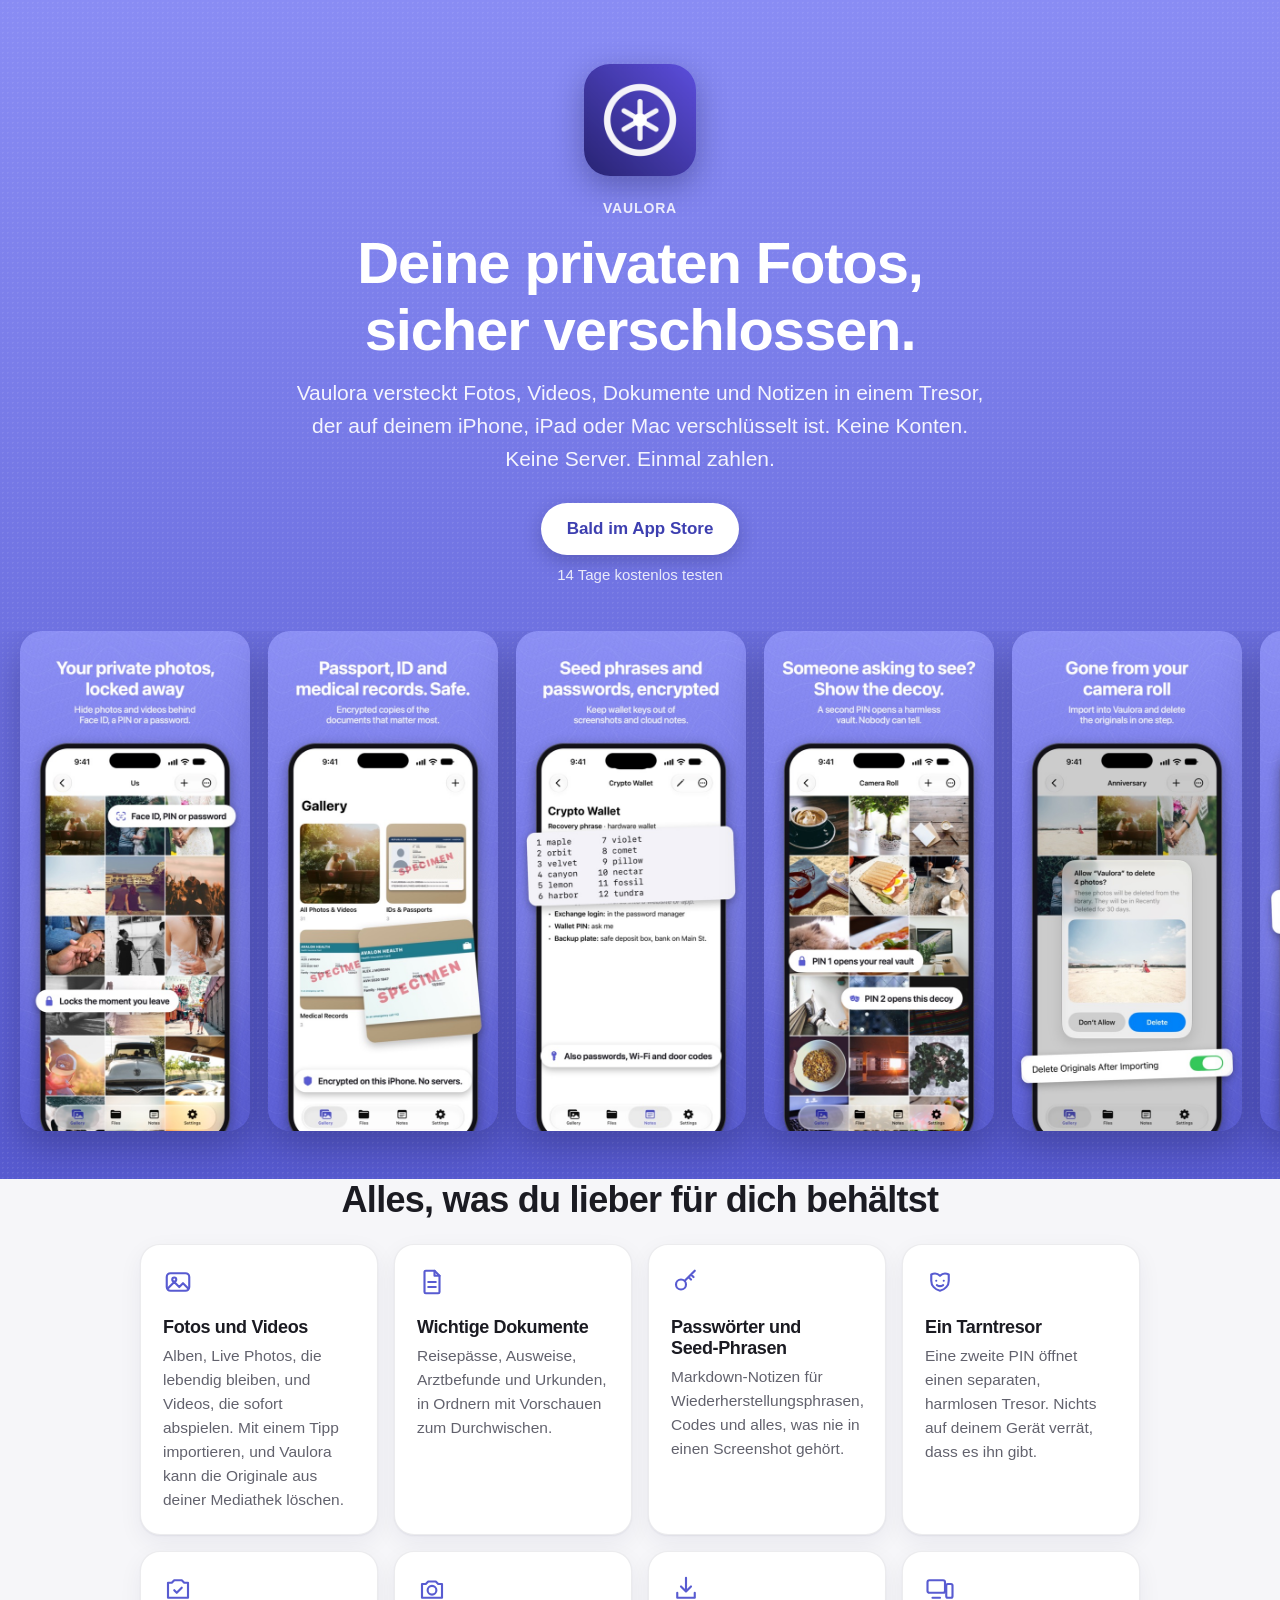
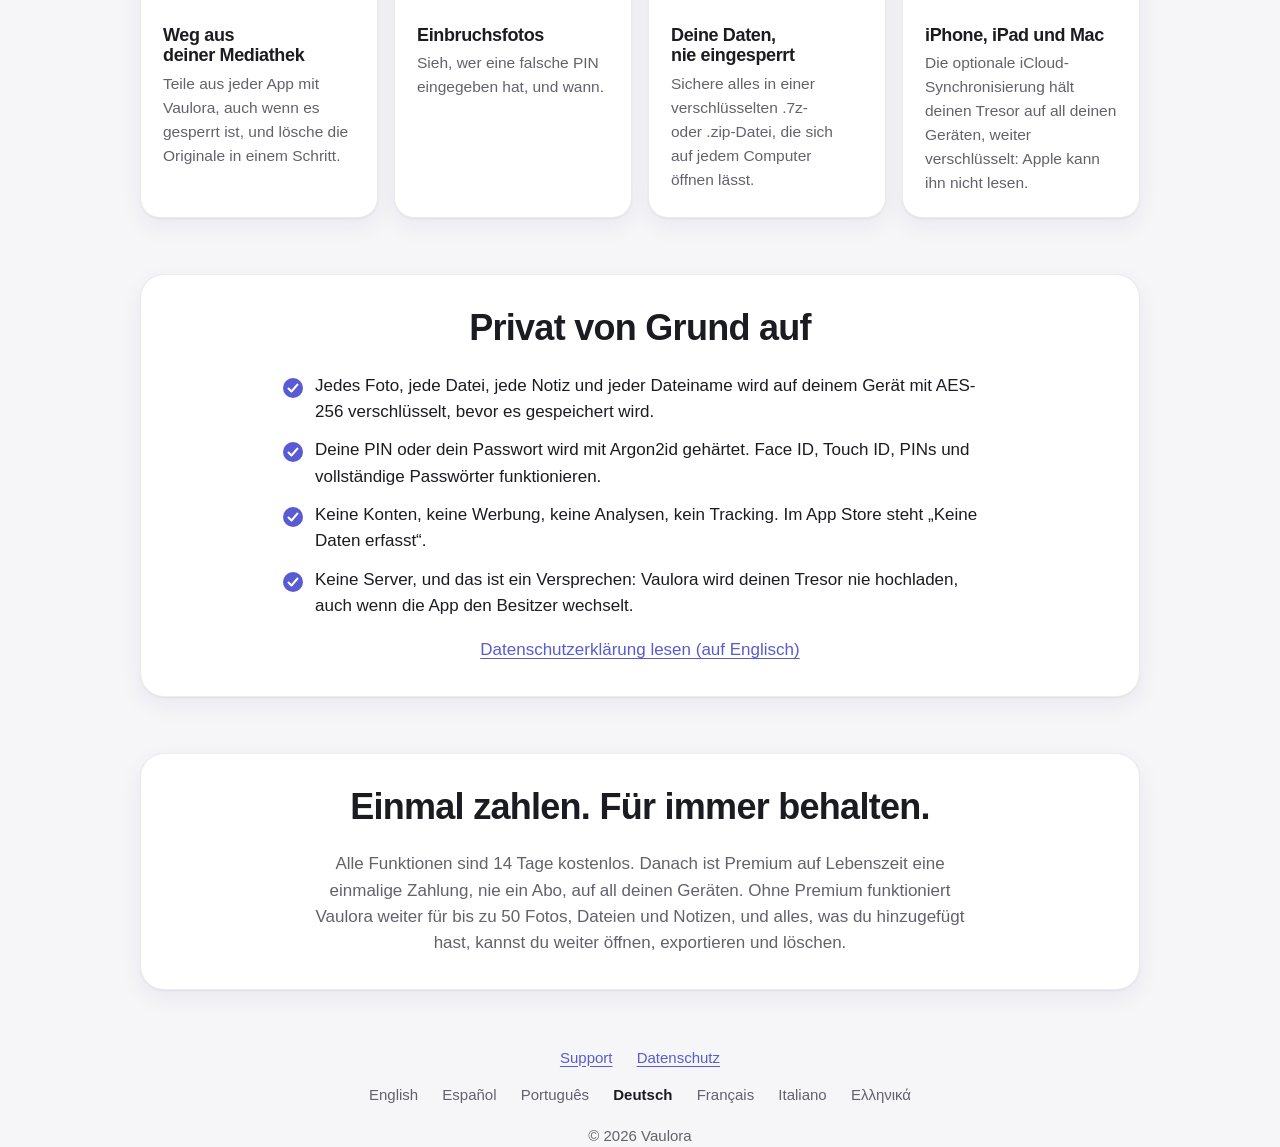
==== de/index.html @ e41ade65 "Website: landing page in seven languages, with the screenshots, features, privacy and pricing; suppo" ====
<!doctype html>
<html lang="de">
<head>
<meta charset="utf-8">
<meta name="viewport" content="width=device-width, initial-scale=1">
<title>Vaulora: Foto-Tresor</title>
<meta name="description" content="Verstecke Fotos, Videos, Dokumente und Notizen in einem Tresor, der auf deinem iPhone, iPad oder Mac verschlüsselt ist. Keine Konten. Keine Server. Einmal zahlen.">
<link rel="canonical" href="https://vaulora.xyz/de/">
<link rel="alternate" hreflang="en" href="https://vaulora.xyz/">
<link rel="alternate" hreflang="es-MX" href="https://vaulora.xyz/es/">
<link rel="alternate" hreflang="pt-BR" href="https://vaulora.xyz/pt-br/">
<link rel="alternate" hreflang="de" href="https://vaulora.xyz/de/">
<link rel="alternate" hreflang="fr" href="https://vaulora.xyz/fr/">
<link rel="alternate" hreflang="it" href="https://vaulora.xyz/it/">
<link rel="alternate" hreflang="el" href="https://vaulora.xyz/el/">
<link rel="alternate" hreflang="x-default" href="https://vaulora.xyz/">
<meta property="og:title" content="Vaulora: Foto-Tresor">
<meta property="og:description" content="Verstecke Fotos, Videos, Dokumente und Notizen in einem Tresor, der auf deinem iPhone, iPad oder Mac verschlüsselt ist. Keine Konten. Keine Server. Einmal zahlen.">
<meta property="og:image" content="https://vaulora.xyz/assets/screens/iphone-01-us.jpg">
<meta property="og:url" content="https://vaulora.xyz/de/">
<meta name="twitter:card" content="summary_large_image">
<meta name="theme-color" content="#585BD1">
<link rel="icon" href="../assets/icon.png">
<link rel="apple-touch-icon" href="../assets/apple-touch-icon.png">
<link rel="stylesheet" href="../assets/site.css">
</head>
<body>
<header class="hero">
  <div class="wrap">
    <img class="icon" src="../assets/icon-512.png" alt="" width="112" height="112">
    <p class="brand">Vaulora</p>
    <h1>Deine privaten Fotos, sicher verschlossen.</h1>
    <p class="lead">Vaulora versteckt Fotos, Videos, Dokumente und Notizen in einem Tresor, der auf deinem iPhone, iPad oder Mac verschlüsselt ist. Keine Konten. Keine Server. Einmal zahlen.</p>
    <p class="cta"><span class="badge">Bald im App Store</span><span class="note">14 Tage kostenlos testen</span></p>
  </div>
  <div class="screens" role="img" aria-label="Bildschirmfotos von Vaulora">
    <div class="strip">
      <img src="../assets/screens/iphone-01-us.jpg" alt="" width="440" height="956" loading="eager">
      <img src="../assets/screens/iphone-02-gallery.jpg" alt="" width="440" height="956" loading="eager">
      <img src="../assets/screens/iphone-03-crypto.jpg" alt="" width="440" height="956" loading="eager">
      <img src="../assets/screens/iphone-04-decoy.jpg" alt="" width="440" height="956" loading="lazy">
      <img src="../assets/screens/iphone-05-delete-prompt.jpg" alt="" width="440" height="956" loading="lazy">
      <img src="../assets/screens/iphone-06-breakin.jpg" alt="" width="440" height="956" loading="lazy">
      <img src="../assets/screens/iphone-07-backup.jpg" alt="" width="440" height="956" loading="lazy">
      <img src="../assets/screens/iphone-08-premium.jpg" alt="" width="440" height="956" loading="lazy">
    </div>
  </div>
</header>
<main class="wrap">
  <section>
    <h2>Alles, was du lieber für dich behältst</h2>
    <div class="features">
      <article class="feature">
        <svg viewBox="0 0 24 24" aria-hidden="true"><rect x="3" y="5" width="18" height="14" rx="3"/><circle cx="9" cy="10" r="1.6"/><path d="M4 17l5-5 4 4 3-3 4 4"/></svg>
        <h3>Fotos und Videos</h3>
        <p>Alben, Live Photos, die lebendig bleiben, und Videos, die sofort abspielen. Mit einem Tipp importieren, und Vaulora kann die Originale aus deiner Mediathek löschen.</p>
      </article>
      <article class="feature">
        <svg viewBox="0 0 24 24" aria-hidden="true"><path d="M7 3h7l4 4v13a1 1 0 0 1-1 1H7a1 1 0 0 1-1-1V4a1 1 0 0 1 1-1z"/><path d="M14 3v4h4M9 12h6M9 16h6"/></svg>
        <h3>Wichtige Dokumente</h3>
        <p>Reisepässe, Ausweise, Arztbefunde und Urkunden, in Ordnern mit Vorschauen zum Durchwischen.</p>
      </article>
      <article class="feature">
        <svg viewBox="0 0 24 24" aria-hidden="true"><circle cx="8" cy="14" r="4"/><path d="M11 11l8-8M16 6l2 2M14 8l2 2"/></svg>
        <h3>Passwörter und Seed-Phrasen</h3>
        <p>Markdown-Notizen für Wiederherstellungsphrasen, Codes und alles, was nie in einen Screenshot gehört.</p>
      </article>
      <article class="feature">
        <svg viewBox="0 0 24 24" aria-hidden="true"><path d="M5 6c2-1 5-1 7 1 2-2 5-2 7-1v5c0 4-3 7-7 8-4-1-7-4-7-8V6z"/><path d="M9 11h.01M15 11h.01M9.5 14.5c1.5 1 3.5 1 5 0"/></svg>
        <h3>Ein Tarntresor</h3>
        <p>Eine zweite PIN öffnet einen separaten, harmlosen Tresor. Nichts auf deinem Gerät verrät, dass es ihn gibt.</p>
      </article>
      <article class="feature">
        <svg viewBox="0 0 24 24" aria-hidden="true"><path d="M4 7h3l2-2h6l2 2h3v12H4z"/><path d="M9 13l2 2 4-4"/></svg>
        <h3>Weg aus deiner Mediathek</h3>
        <p>Teile aus jeder App mit Vaulora, auch wenn es gesperrt ist, und lösche die Originale in einem Schritt.</p>
      </article>
      <article class="feature">
        <svg viewBox="0 0 24 24" aria-hidden="true"><path d="M4 8h3l2-2h6l2 2h3v11H4z"/><circle cx="12" cy="13" r="3.5"/></svg>
        <h3>Einbruchsfotos</h3>
        <p>Sieh, wer eine falsche PIN eingegeben hat, und wann.</p>
      </article>
      <article class="feature">
        <svg viewBox="0 0 24 24" aria-hidden="true"><path d="M12 3v11M8 10l4 4 4-4"/><path d="M5 15v4h14v-4"/></svg>
        <h3>Deine Daten, nie eingesperrt</h3>
        <p>Sichere alles in einer verschlüsselten .7z- oder .zip-Datei, die sich auf jedem Computer öffnen lässt.</p>
      </article>
      <article class="feature">
        <svg viewBox="0 0 24 24" aria-hidden="true"><rect x="2" y="5" width="14" height="10" rx="1.5"/><path d="M6 19h6"/><rect x="17" y="8" width="5" height="11" rx="1.2"/></svg>
        <h3>iPhone, iPad und Mac</h3>
        <p>Die optionale iCloud-Synchronisierung hält deinen Tresor auf all deinen Geräten, weiter verschlüsselt: Apple kann ihn nicht lesen.</p>
      </article>
    </div>
  </section>
  <section class="panel">
    <h2>Privat von Grund auf</h2>
    <ul class="checks">
        <li>Jedes Foto, jede Datei, jede Notiz und jeder Dateiname wird auf deinem Gerät mit AES-256 verschlüsselt, bevor es gespeichert wird.</li>
        <li>Deine PIN oder dein Passwort wird mit Argon2id gehärtet. Face ID, Touch ID, PINs und vollständige Passwörter funktionieren.</li>
        <li>Keine Konten, keine Werbung, keine Analysen, kein Tracking. Im App Store steht „Keine Daten erfasst“.</li>
        <li>Keine Server, und das ist ein Versprechen: Vaulora wird deinen Tresor nie hochladen, auch wenn die App den Besitzer wechselt.</li>
    </ul>
    <p><a href="../privacy.html">Datenschutzerklärung lesen (auf Englisch)</a></p>
  </section>
  <section class="panel price">
    <h2>Einmal zahlen. Für immer behalten.</h2>
    <p>Alle Funktionen sind 14 Tage kostenlos. Danach ist Premium auf Lebenszeit eine einmalige Zahlung, nie ein Abo, auf all deinen Geräten. Ohne Premium funktioniert Vaulora weiter für bis zu 50 Fotos, Dateien und Notizen, und alles, was du hinzugefügt hast, kannst du weiter öffnen, exportieren und löschen.</p>
  </section>
</main>
<footer class="wrap">
  <nav><a href="../support.html">Support</a> <a href="../privacy.html">Datenschutz</a></nav>
  <nav class="languages" aria-label="Sprache"><a href="../" hreflang="en" lang="en">English</a> <a href="../es/" hreflang="es-MX" lang="es-MX">Español</a> <a href="../pt-br/" hreflang="pt-BR" lang="pt-BR">Português</a> <a href="../de/" hreflang="de" lang="de" aria-current="page">Deutsch</a> <a href="../fr/" hreflang="fr" lang="fr">Français</a> <a href="../it/" hreflang="it" lang="it">Italiano</a> <a href="../el/" hreflang="el" lang="el">Ελληνικά</a></nav>
  <p>© 2026 Vaulora</p>
</footer>
</body>
</html>
---- assets/site.css ----
/* Vaulora landing page. The indigo gradient and white type match the App Store screenshots. */
:root {
  color-scheme: light dark;
  --accent: #585BD1;
  --accent-light: #898CF4;
  --ink: #1b1b22;
  --muted: #62626d;
  --bg: #f6f6f9;
  --card: #ffffff;
  --line: rgba(20, 20, 40, 0.08);
  --shadow: 0 1px 2px rgba(20, 20, 60, 0.06), 0 8px 24px rgba(20, 20, 60, 0.06);
}
@media (prefers-color-scheme: dark) {
  :root {
    --accent: #9a9cf7;
    --ink: #f2f2f7;
    --muted: #a3a3ae;
    --bg: #0e0e13;
    --card: #1a1a22;
    --line: rgba(255, 255, 255, 0.08);
    --shadow: none;
  }
}
* { box-sizing: border-box; }
html { -webkit-text-size-adjust: 100%; }
body {
  margin: 0;
  font: 17px/1.55 -apple-system, BlinkMacSystemFont, "SF Pro Text", "Segoe UI", "Helvetica Neue", Arial, sans-serif;
  background: var(--bg);
  color: var(--ink);
}
.wrap { max-width: 1040px; margin: 0 auto; padding: 0 20px; }
a { color: var(--accent); text-underline-offset: 3px; }
h1, h2, h3 { letter-spacing: -0.02em; line-height: 1.15; text-wrap: balance; }
p { text-wrap: pretty; }

/* Hero */
.hero {
  color: #fff;
  text-align: center;
  padding: 64px 0 0;
  background: linear-gradient(180deg, #898CF4 0%, #585BD1 100%);
  overflow: hidden;
  position: relative;
}
.hero::before {
  /* A faint grain, like the screenshots' texture. */
  content: "";
  position: absolute;
  inset: 0;
  background-image: radial-gradient(rgba(255, 255, 255, 0.08) 1px, transparent 1px);
  background-size: 5px 5px;
  pointer-events: none;
}
.hero .wrap { position: relative; }
.icon { width: 112px; height: 112px; border-radius: 26px; box-shadow: 0 10px 30px rgba(20, 20, 70, 0.35); }
.brand { margin: 14px 0 0; font-weight: 600; letter-spacing: 0.06em; text-transform: uppercase; font-size: 14px; opacity: 0.85; }
.hero h1 { font-size: clamp(34px, 6vw, 58px); margin: 10px auto 14px; max-width: 14em; }
.lead { font-size: clamp(17px, 2.2vw, 21px); max-width: 34em; margin: 0 auto; opacity: 0.92; }
.cta { margin: 28px 0 0; display: flex; flex-direction: column; align-items: center; gap: 8px; }
.badge {
  display: inline-block;
  background: #fff;
  color: #3d3fb0;
  font-weight: 600;
  padding: 13px 26px;
  border-radius: 999px;
  box-shadow: 0 6px 18px rgba(20, 20, 70, 0.25);
}
.note { font-size: 15px; opacity: 0.85; }

/* Screenshot strip: scrolls sideways on small screens, centered on large ones. */
.screens { position: relative; margin-top: 44px; padding-bottom: 48px; overflow-x: auto; scroll-snap-type: x mandatory; scrollbar-width: none; }
.screens::-webkit-scrollbar { display: none; }
.strip { display: flex; gap: 18px; padding: 0 20px; width: max-content; margin: 0 auto; }
.strip img {
  width: 230px;
  height: auto;
  border-radius: 22px;
  scroll-snap-align: center;
  box-shadow: 0 16px 40px rgba(20, 20, 70, 0.35);
}

/* Sections */
main { padding: 56px 20px 24px; }
section { margin: 0 0 56px; }
h2 { font-size: clamp(26px, 3.6vw, 36px); margin: 0 0 24px; text-align: center; }
.features { display: grid; grid-template-columns: repeat(auto-fill, minmax(230px, 1fr)); gap: 16px; }
.feature { background: var(--card); border: 1px solid var(--line); border-radius: 20px; padding: 22px; box-shadow: var(--shadow); }
.feature svg { width: 30px; height: 30px; fill: none; stroke: var(--accent); stroke-width: 1.7; stroke-linecap: round; stroke-linejoin: round; }
.feature h3 { font-size: 18px; margin: 12px 0 6px; }
.feature p { margin: 0; color: var(--muted); font-size: 15.5px; }
.panel { background: var(--card); border: 1px solid var(--line); border-radius: 24px; padding: 32px clamp(20px, 4vw, 44px); box-shadow: var(--shadow); }
.checks { list-style: none; padding: 0; margin: 0 auto 18px; max-width: 42em; }
.checks li { position: relative; padding-left: 32px; margin: 0 0 12px; }
.checks li::before {
  content: "";
  position: absolute;
  left: 0;
  top: 0.3em;
  width: 20px;
  height: 20px;
  border-radius: 50%;
  background: var(--accent) url("data:image/svg+xml,%3Csvg xmlns='http://www.w3.org/2000/svg' viewBox='0 0 20 20'%3E%3Cpath d='M5.5 10.5l3 3 6-7' fill='none' stroke='white' stroke-width='2' stroke-linecap='round' stroke-linejoin='round'/%3E%3C/svg%3E") center/100% no-repeat;
}
.panel p { text-align: center; margin: 0; }
.price p { max-width: 40em; margin: 0 auto; color: var(--muted); }

/* Footer */
footer { text-align: center; color: var(--muted); font-size: 15px; padding-bottom: 48px; }
footer nav { margin: 0 0 14px; }
footer nav a { margin: 0 10px; display: inline-block; }
.languages a { color: var(--muted); text-decoration: none; }
.languages a[aria-current] { color: var(--ink); font-weight: 600; }
footer p { margin: 18px 0 0; }

@media (max-width: 520px) {
  .hero { padding-top: 44px; }
  .strip img { width: 200px; }
  main { padding-top: 40px; }
}
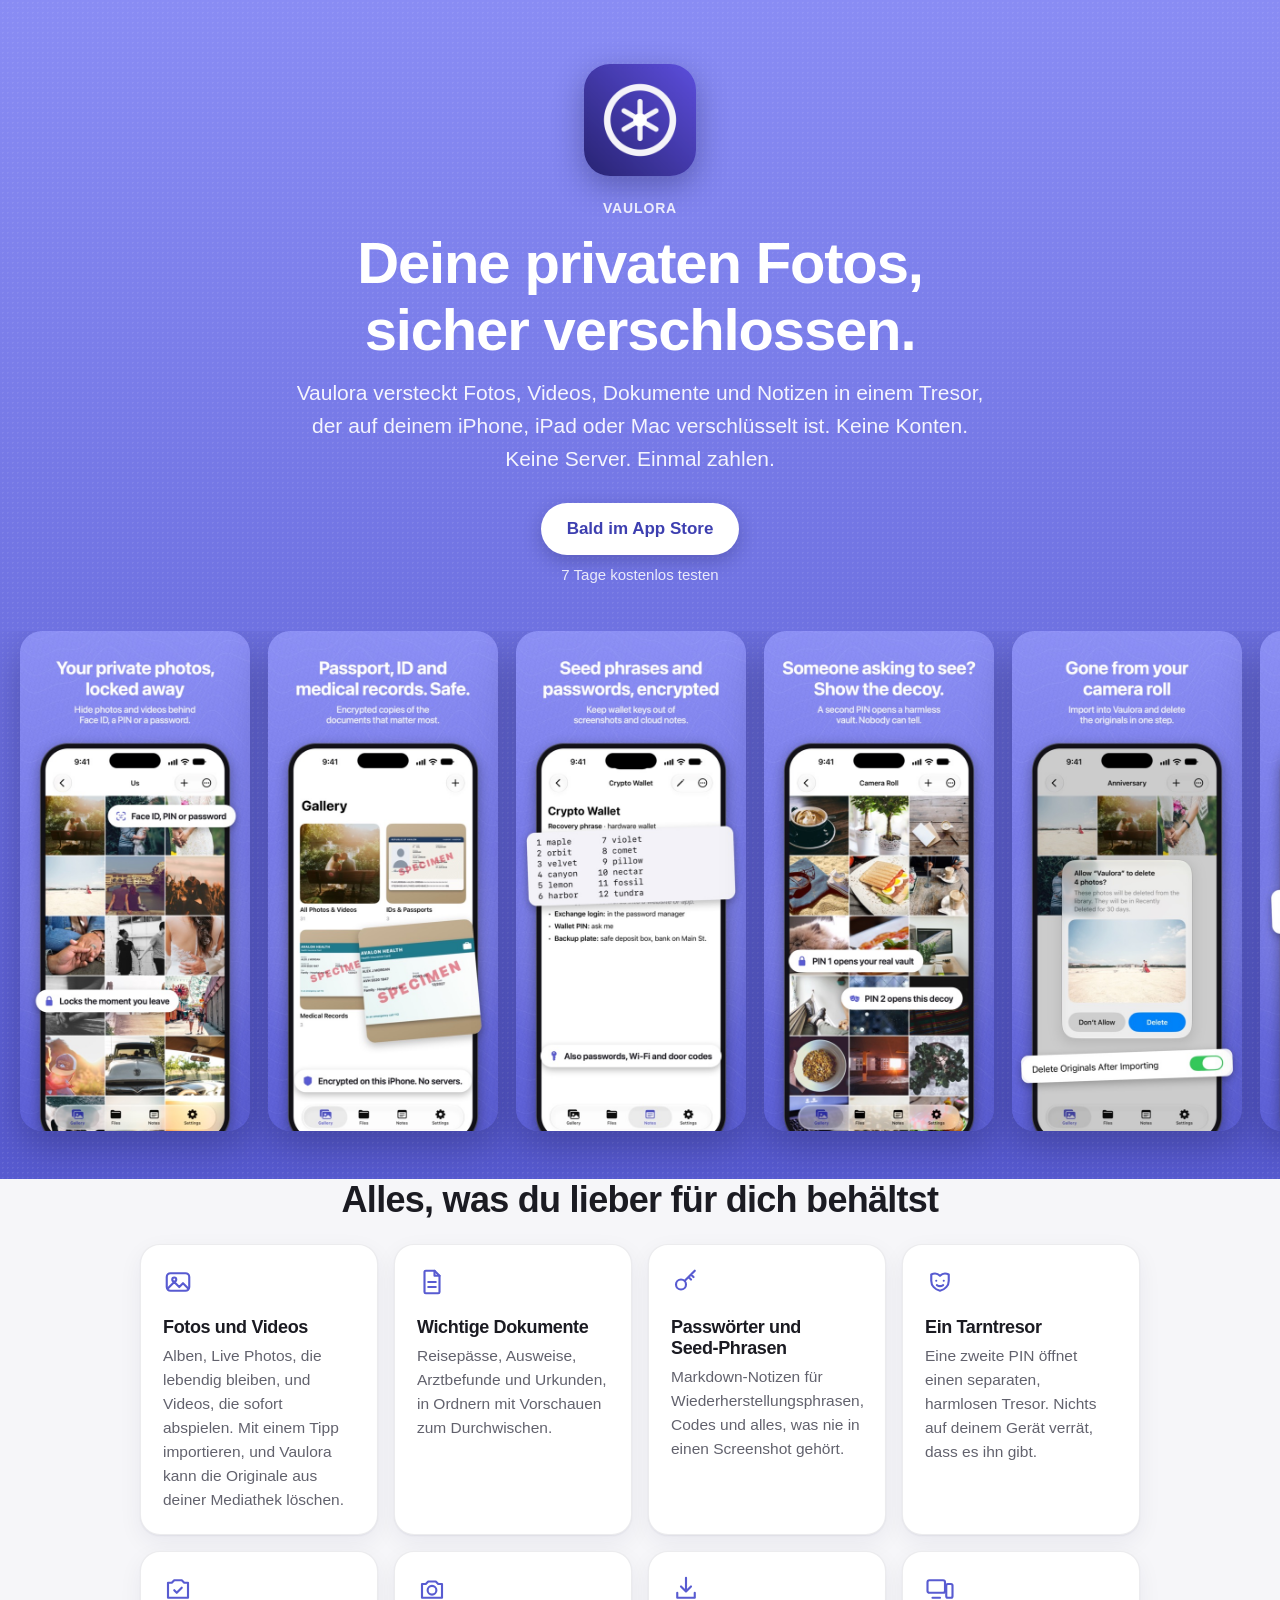
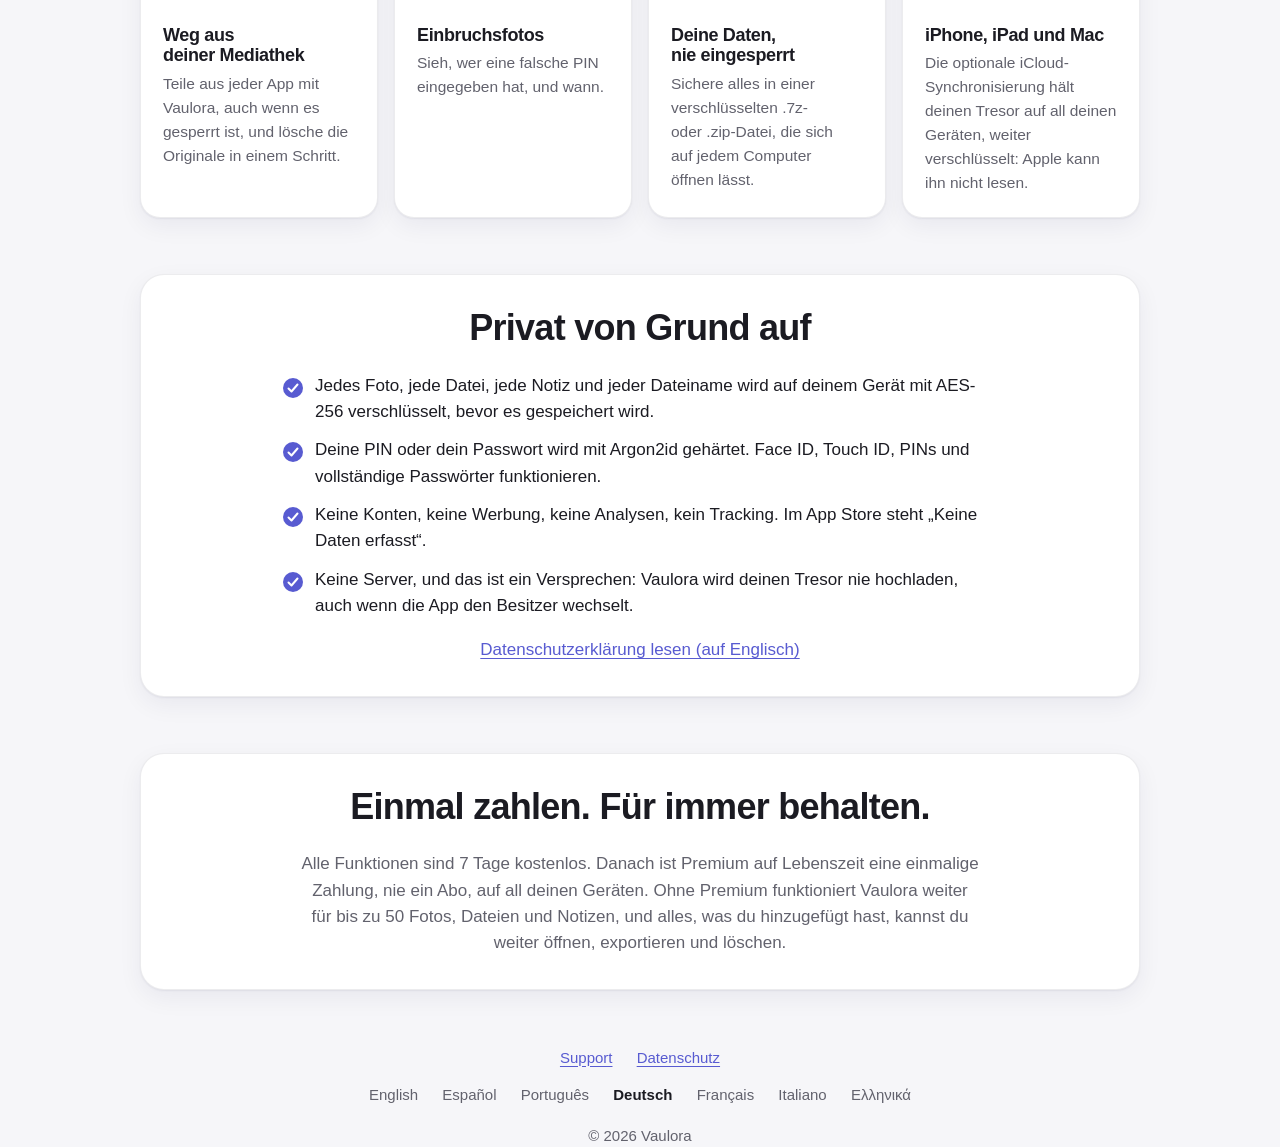
==== commit 3dd89b64: "Free trial is 7 days instead of 14 - Trial length and product ID (com.vaulora.premium.trial7), the P" ====
--- a/de/index.html
+++ b/de/index.html
@@ -31,7 +31,7 @@
     <p class="brand">Vaulora</p>
     <h1>Deine privaten Fotos, sicher verschlossen.</h1>
     <p class="lead">Vaulora versteckt Fotos, Videos, Dokumente und Notizen in einem Tresor, der auf deinem iPhone, iPad oder Mac verschlüsselt ist. Keine Konten. Keine Server. Einmal zahlen.</p>
-    <p class="cta"><span class="badge">Bald im App Store</span><span class="note">14 Tage kostenlos testen</span></p>
+    <p class="cta"><span class="badge">Bald im App Store</span><span class="note">7 Tage kostenlos testen</span></p>
   </div>
   <div class="screens" role="img" aria-label="Bildschirmfotos von Vaulora">
     <div class="strip">
@@ -104,7 +104,7 @@
   </section>
   <section class="panel price">
     <h2>Einmal zahlen. Für immer behalten.</h2>
-    <p>Alle Funktionen sind 14 Tage kostenlos. Danach ist Premium auf Lebenszeit eine einmalige Zahlung, nie ein Abo, auf all deinen Geräten. Ohne Premium funktioniert Vaulora weiter für bis zu 50 Fotos, Dateien und Notizen, und alles, was du hinzugefügt hast, kannst du weiter öffnen, exportieren und löschen.</p>
+    <p>Alle Funktionen sind 7 Tage kostenlos. Danach ist Premium auf Lebenszeit eine einmalige Zahlung, nie ein Abo, auf all deinen Geräten. Ohne Premium funktioniert Vaulora weiter für bis zu 50 Fotos, Dateien und Notizen, und alles, was du hinzugefügt hast, kannst du weiter öffnen, exportieren und löschen.</p>
   </section>
 </main>
 <footer class="wrap">
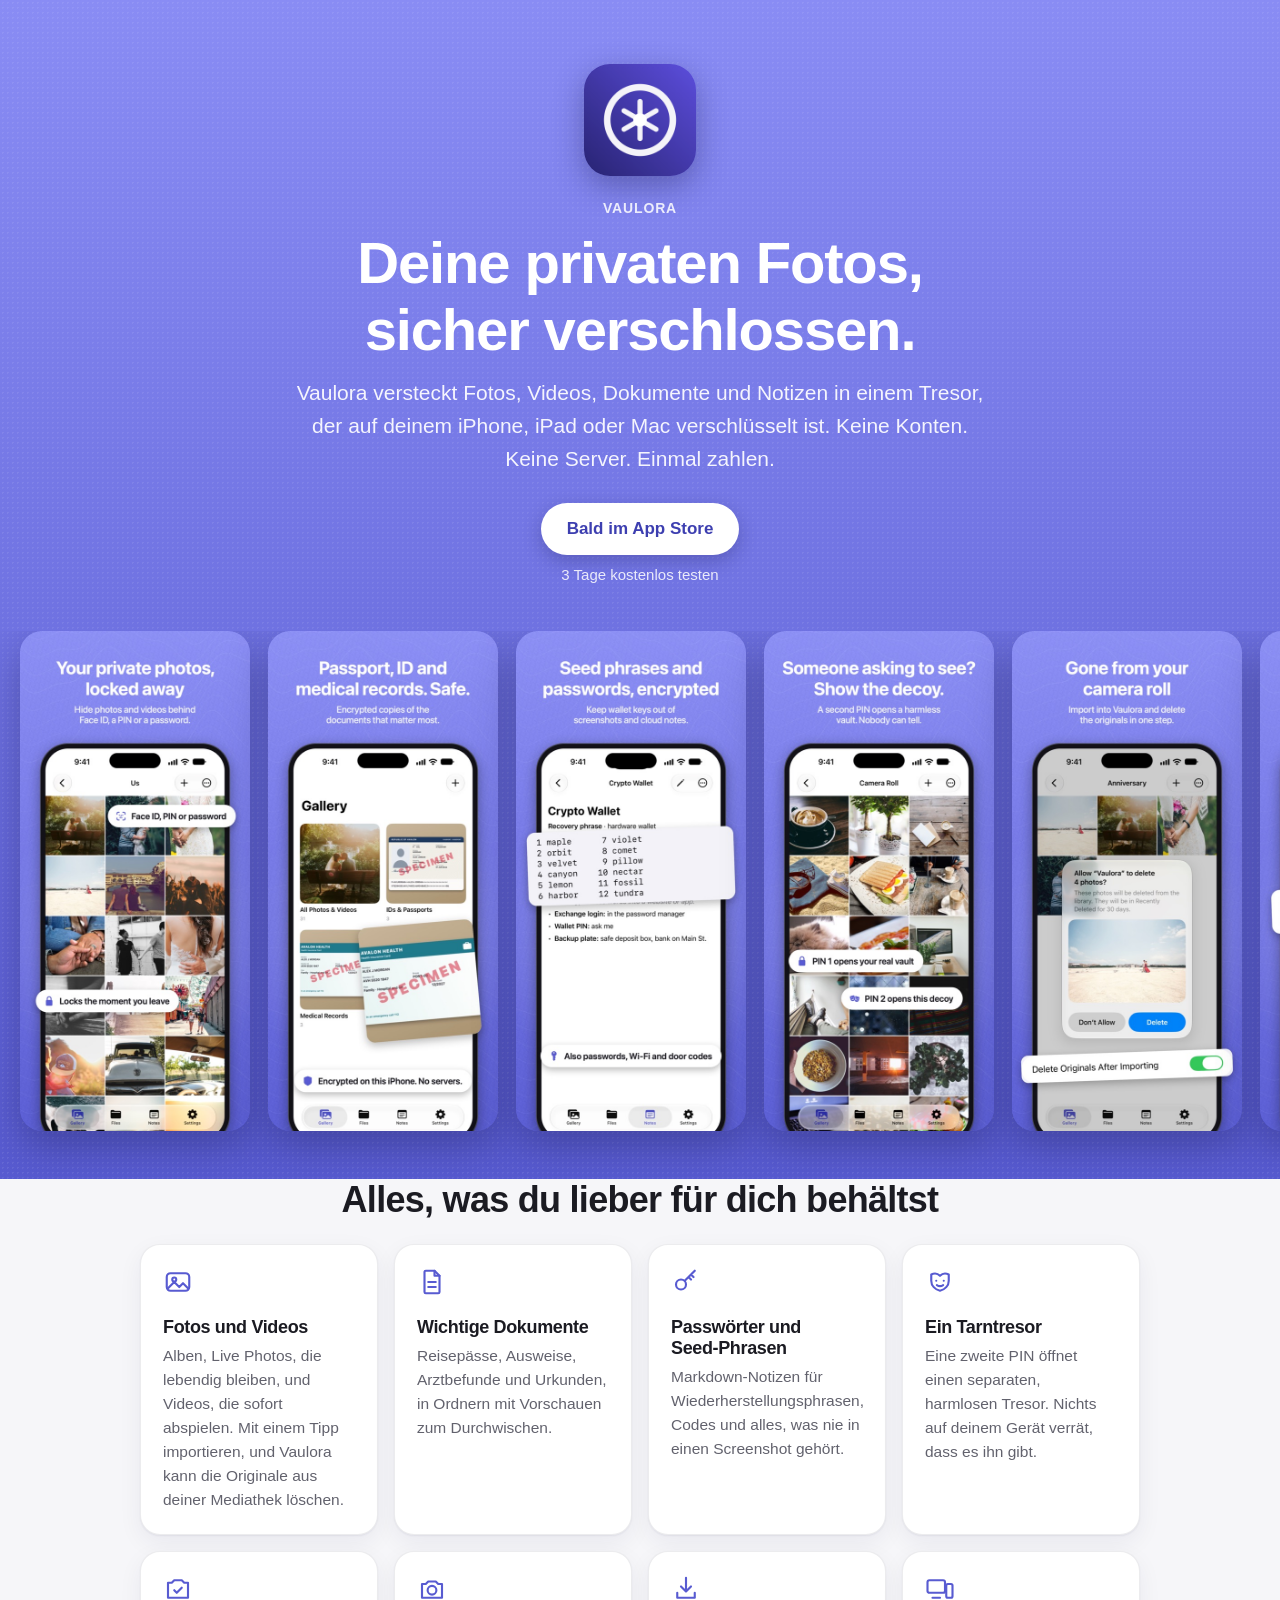
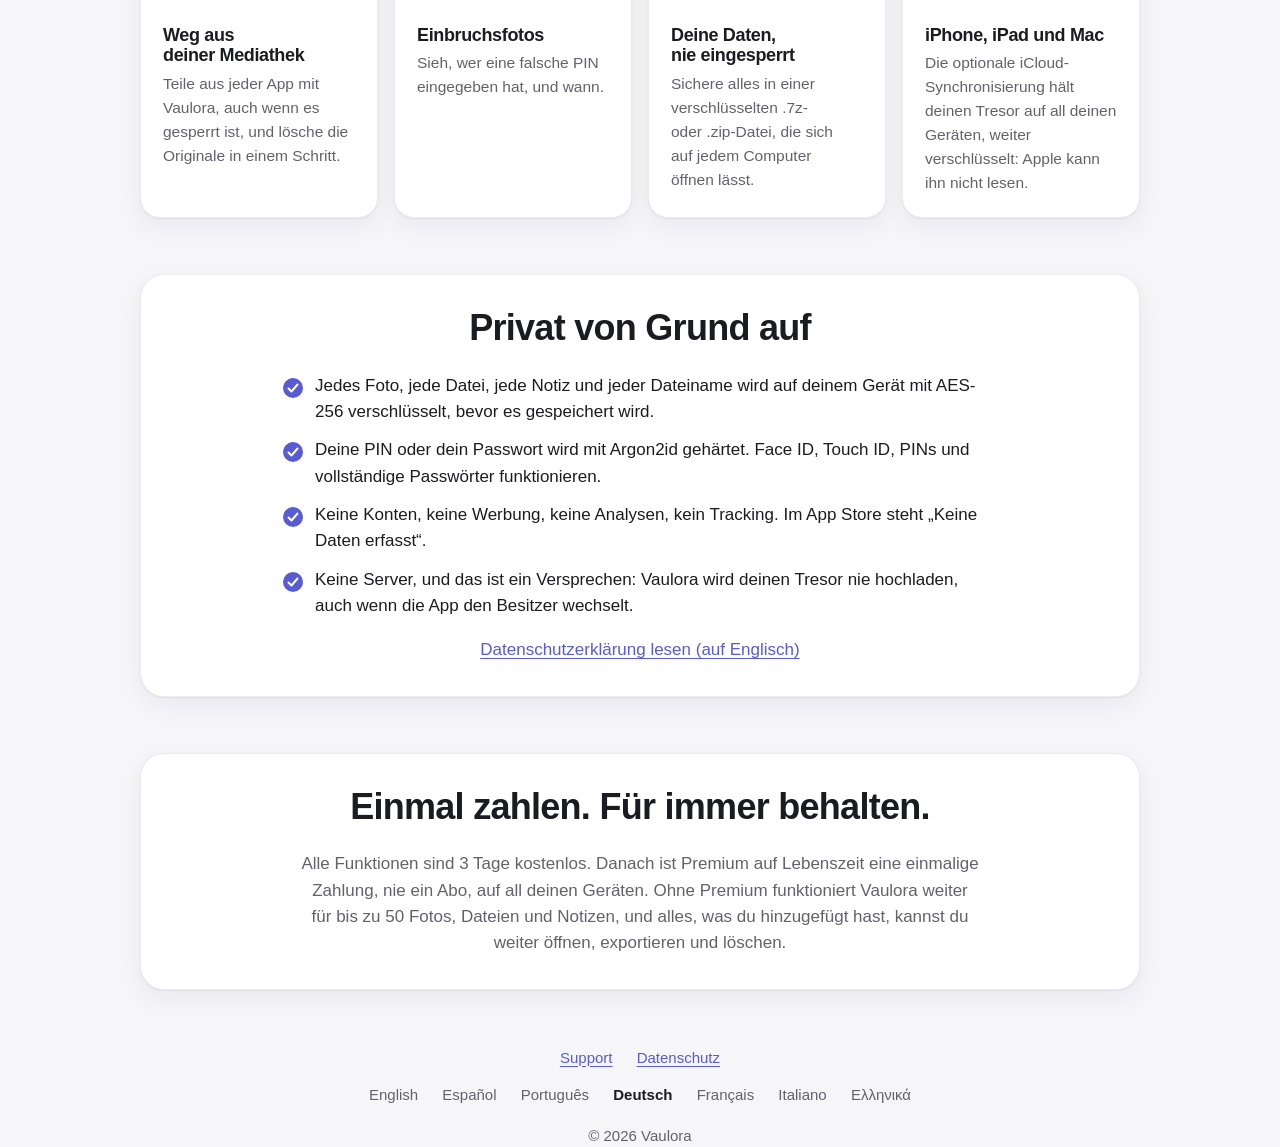
==== commit 00e17391: "Free trial is 3 days instead of 7 The trial product is com.vaulora.premium.trial3 ("3-Day Trial"). C" ====
--- a/de/index.html
+++ b/de/index.html
@@ -31,7 +31,7 @@
     <p class="brand">Vaulora</p>
     <h1>Deine privaten Fotos, sicher verschlossen.</h1>
     <p class="lead">Vaulora versteckt Fotos, Videos, Dokumente und Notizen in einem Tresor, der auf deinem iPhone, iPad oder Mac verschlüsselt ist. Keine Konten. Keine Server. Einmal zahlen.</p>
-    <p class="cta"><span class="badge">Bald im App Store</span><span class="note">7 Tage kostenlos testen</span></p>
+    <p class="cta"><span class="badge">Bald im App Store</span><span class="note">3 Tage kostenlos testen</span></p>
   </div>
   <div class="screens" role="img" aria-label="Bildschirmfotos von Vaulora">
     <div class="strip">
@@ -104,7 +104,7 @@
   </section>
   <section class="panel price">
     <h2>Einmal zahlen. Für immer behalten.</h2>
-    <p>Alle Funktionen sind 7 Tage kostenlos. Danach ist Premium auf Lebenszeit eine einmalige Zahlung, nie ein Abo, auf all deinen Geräten. Ohne Premium funktioniert Vaulora weiter für bis zu 50 Fotos, Dateien und Notizen, und alles, was du hinzugefügt hast, kannst du weiter öffnen, exportieren und löschen.</p>
+    <p>Alle Funktionen sind 3 Tage kostenlos. Danach ist Premium auf Lebenszeit eine einmalige Zahlung, nie ein Abo, auf all deinen Geräten. Ohne Premium funktioniert Vaulora weiter für bis zu 50 Fotos, Dateien und Notizen, und alles, was du hinzugefügt hast, kannst du weiter öffnen, exportieren und löschen.</p>
   </section>
 </main>
 <footer class="wrap">
